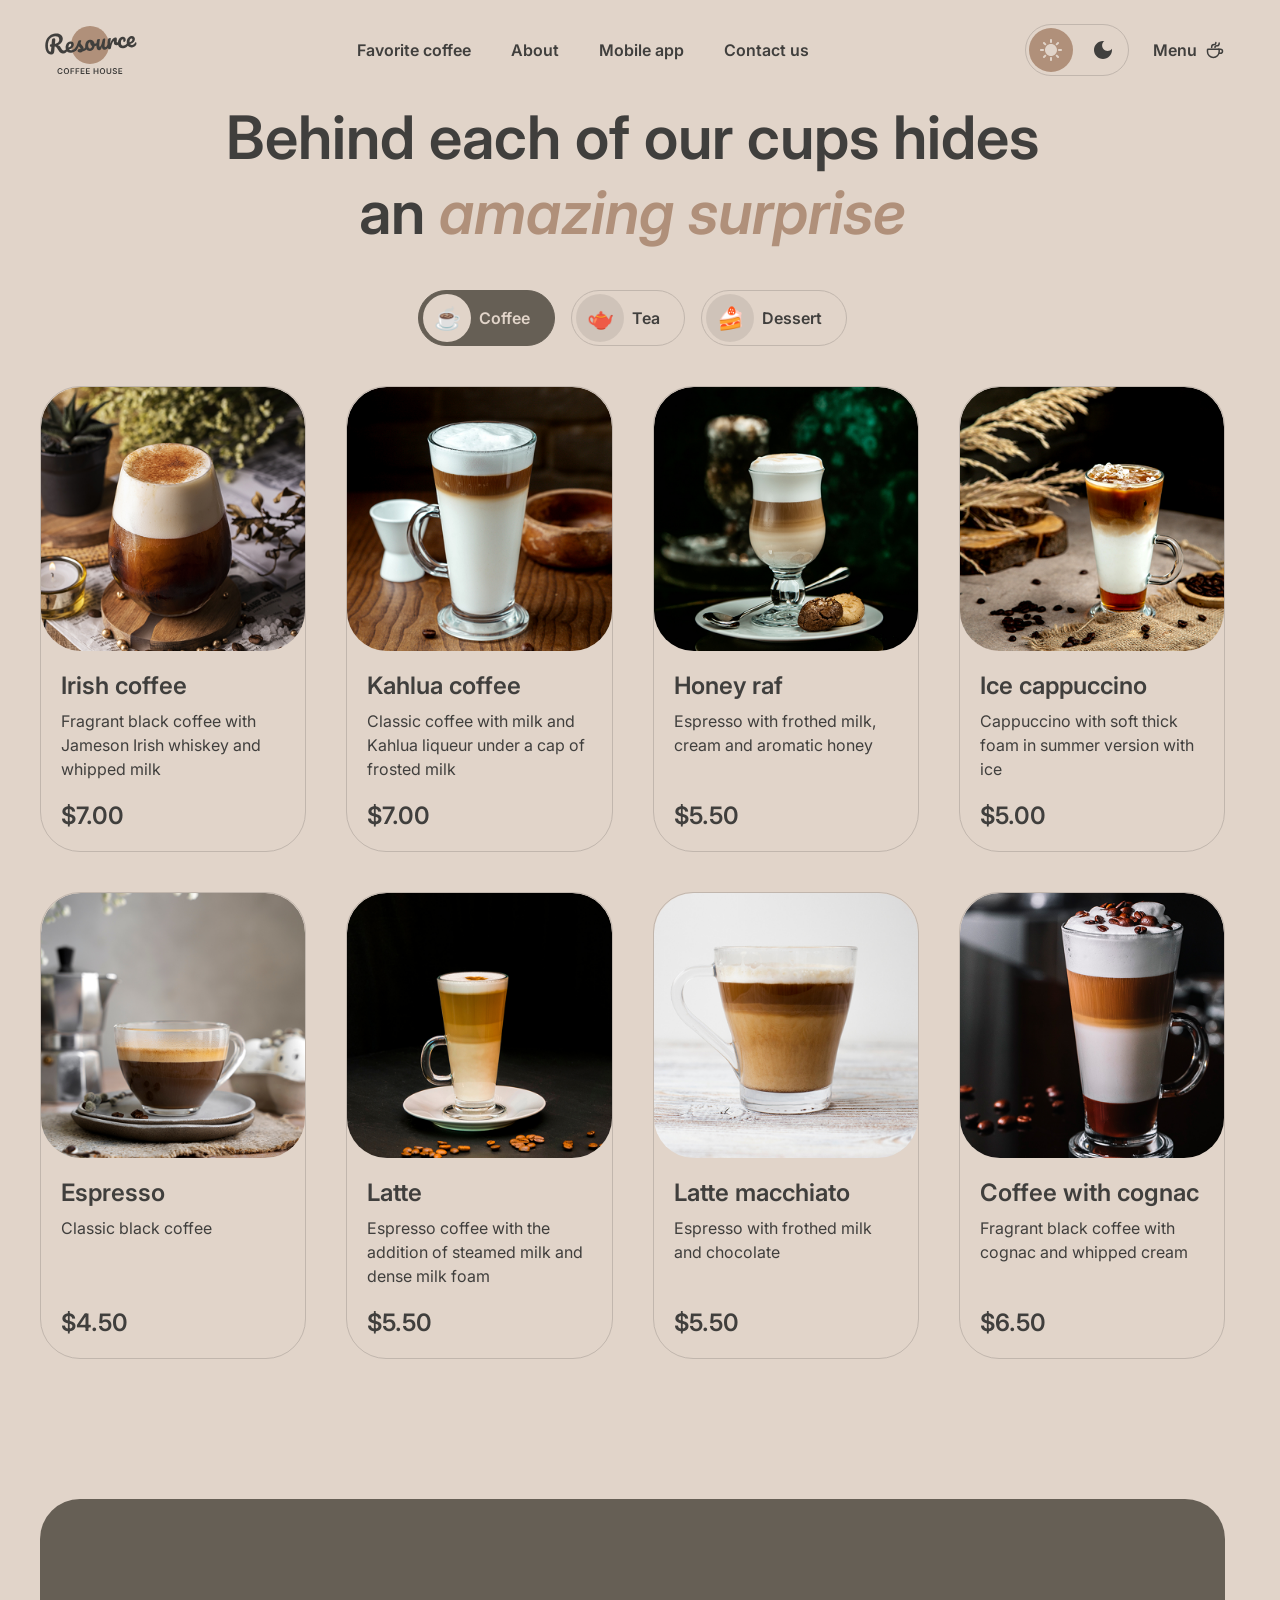
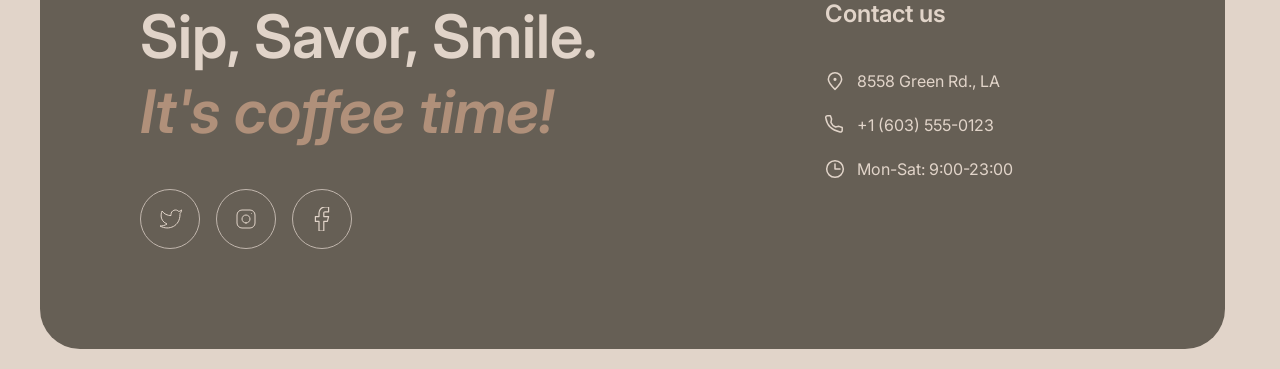
==== catalog.html @ 3f8fee05 "feat: add catalog.html" ====
<!DOCTYPE html>
<html lang="en">

<head>
  <meta charset="UTF-8">
  <meta name="viewport" content="width=device-width, initial-scale=1.0">
  <title>Coffee House Menu</title>
  <link rel="preconnect" href="https://fonts.googleapis.com">
  <link rel="preconnect" href="https://fonts.gstatic.com" crossorigin>
  <link href="https://fonts.googleapis.com/css2?family=Inter:ital,wght@0,400;0,600;1,400;1,600&display=swap"
    rel="stylesheet">
  <link rel="stylesheet" href="css/normalize.css">
  <link rel="stylesheet" href="css/style.css">
  <link rel="stylesheet" href="css/pages.css">
</head>

<body>
  <div id="sprite-placeholder"></div>

  <div id="header-placeholder"></div>

  <main>
    <section class="catalog" id="catalog">
      <div class="container">
        <h1 class="catalog__title">
          Behind each of our cups hides an <span class="catalog__title-accent">amazing surprise</span>
        </h1>

        <div class="catalog__tabs">
          <button class="catalog__tab catalog__tab--active" type="button">
            <span class="catalog__tab-icon">☕</span>
            <span>Coffee</span>
          </button>

          <button class="catalog__tab" type="button">
            <span class="catalog__tab-icon">🫖</span>
            <span>Tea</span>
          </button>

          <button class="catalog__tab" type="button">
            <span class="catalog__tab-icon">🍰</span>
            <span>Dessert</span>
          </button>
        </div>

        <div class="catalog__grid">
          <article class="catalog-card">
            <div class="catalog-card__media">
              <img class="catalog-card__img" src="assets/images/coffee-irish.webp" alt="Irish coffee">
            </div>

            <div class="catalog-card__body">
              <h2 class="catalog-card__title">Irish coffee</h2>
              <p class="catalog-card__desc">Fragrant black coffee with Jameson Irish whiskey and whipped milk</p>
              <p class="catalog-card__price">$7.00</p>
            </div>
          </article>

          <article class="catalog-card">
            <div class="catalog-card__media">
              <img class="catalog-card__img" src="assets/images/coffee-kahlua.webp" alt="Kahlua coffee">
            </div>

            <div class="catalog-card__body">
              <h2 class="catalog-card__title">Kahlua coffee</h2>
              <p class="catalog-card__desc">Classic coffee with milk and Kahlua liqueur under a cap of frosted milk</p>
              <p class="catalog-card__price">$7.00</p>
            </div>
          </article>

          <article class="catalog-card">
            <div class="catalog-card__media">
              <img class="catalog-card__img" src="assets/images/coffee-honey-raf.webp" alt="Honey raf">
            </div>

            <div class="catalog-card__body">
              <h2 class="catalog-card__title">Honey raf</h2>
              <p class="catalog-card__desc">Espresso with frothed milk, cream and aromatic honey</p>
              <p class="catalog-card__price">$5.50</p>
            </div>
          </article>

          <article class="catalog-card">
            <div class="catalog-card__media">
              <img class="catalog-card__img" src="assets/images/coffee-ice-cappuccino.webp" alt="Ice cappuccino">
            </div>

            <div class="catalog-card__body">
              <h2 class="catalog-card__title">Ice cappuccino</h2>
              <p class="catalog-card__desc">Cappuccino with soft thick foam in summer version with ice</p>
              <p class="catalog-card__price">$5.00</p>
            </div>
          </article>

          <article class="catalog-card">
            <div class="catalog-card__media">
              <img class="catalog-card__img" src="assets/images/coffee-espresso.webp" alt="Espresso">
            </div>

            <div class="catalog-card__body">
              <h2 class="catalog-card__title">Espresso</h2>
              <p class="catalog-card__desc">Classic black coffee</p>
              <p class="catalog-card__price">$4.50</p>
            </div>
          </article>

          <article class="catalog-card">
            <div class="catalog-card__media">
              <img class="catalog-card__img" src="assets/images/coffee-latte.webp" alt="Latte">
            </div>

            <div class="catalog-card__body">
              <h2 class="catalog-card__title">Latte</h2>
              <p class="catalog-card__desc">Espresso coffee with the addition of steamed milk and dense milk foam</p>
              <p class="catalog-card__price">$5.50</p>
            </div>
          </article>

          <article class="catalog-card">
            <div class="catalog-card__media">
              <img class="catalog-card__img" src="assets/images/coffee-latte-macchiato.webp" alt="Latte macchiato">
            </div>

            <div class="catalog-card__body">
              <h2 class="catalog-card__title">Latte macchiato</h2>
              <p class="catalog-card__desc">Espresso with frothed milk and chocolate</p>
              <p class="catalog-card__price">$5.50</p>
            </div>
          </article>

          <article class="catalog-card">
            <div class="catalog-card__media">
              <img class="catalog-card__img" src="assets/images/coffee-with-cognac.webp" alt="Coffee with cognac">
            </div>

            <div class="catalog-card__body">
              <h2 class="catalog-card__title">Coffee with cognac</h2>
              <p class="catalog-card__desc">Fragrant black coffee with cognac and whipped cream</p>
              <p class="catalog-card__price">$6.50</p>
            </div>
          </article>
        </div>

        <button class="catalog__load-more" type="button" aria-label="Show more">
          <svg width="24" height="24" aria-hidden="true">
            <use href="#load-more"></use>
          </svg>
        </button>
      </div>
    </section>
  </main>

  <div id="footer-placeholder"></div>

  <script src="js/main.js"></script>
</body>

</html>
---- css/style.css ----
:root {
  --font-family-base: 'Inter', sans-serif;

  --fs-heading-1: 72px;
  --lh-heading-1: 1.05;
  --fw-heading-1: 600;

  --fs-heading-2: 60px;
  --lh-heading-2: 1.25;
  --fw-heading-2: 600;

  --fs-heading-3: 24px;
  --lh-heading-3: 1.25;
  --fw-heading-3: 600;

  --fs-body: 16px;
  --lh-body: 1.5;
  --fw-body: 400;

  --fs-caption: 10px;
  --lh-caption: 1.4;
  --fw-caption: 600;

  --fs-action: 16px;
  --lh-action: 1.5;
  --fw-action: 600;

  --fs-burger-link: 32px;
  --lh-burger-link: 1.25;
  --fw-burger-link: 600;
}

:root {
  --color-text-primary: #403F3D;
  --color-text-inverse: #E1D4C9;
  --color-text-accent: #B0907A;

  --color-bg-page: #E1D4C9;
  --color-bg-container: #665F55;
  --color-bg-overlay: rgba(64, 63, 61, 0.8);

  --color-border-primary: #C1B6AD;
  --color-border-inverse: #665F55;
}

[data-theme="dark"] {
  --color-text-primary: #E1D4C9;
  --color-text-inverse: #E1D4C9;
  --color-text-accent: #B0907A;

  --color-bg-page: #292826;
  --color-bg-container: #403F3D;
  --color-bg-overlay: rgba(41, 40, 38, 0.8);

  --color-border-primary: #665F55;
  --color-border-inverse: #C1B6AD;
}

/* --- Base Styles ---*/
body {
  font-family: var(--font-family-base);
  font-size: var(--fs-body);
  line-height: var(--lh-body);
  font-weight: var(--fw-body);
  color: var(--color-text-primary);
  background-color: var(--color-bg-page);
  transition: background-color 0.2s ease, color 0.2s ease;
}

h1 {
  font-size: var(--fs-heading-1);
  line-height: var(--lh-heading-1);
  font-weight: var(--fw-heading-1);
}

h2 {
  font-size: var(--fs-heading-2);
  line-height: var(--lh-heading-2);
  font-weight: var(--fw-heading-2);
}

h3 {
  font-size: var(--fs-heading-3);
  line-height: var(--lh-heading-3);
  font-weight: var(--fw-heading-3);
}

.container {
  max-width: 1440px;
  margin: 0 auto;
  padding: 0 40px;
}

/* --- Header --- */
.site-header {
  padding: 20px 0;
}

.site-header__inner {
  display: flex;
  align-items: center;
  justify-content: space-between;
  gap: 32px;
}

.site-header__logo {
  display: inline-flex;
  align-items: center;
  flex-shrink: 0;
  color: var(--color-text-primary);
  text-decoration: none;
}

.logo-icon {
  display: block;
  width: 100px;
  height: 60px;
}

.logo-icon__circle {
  color: var(--color-text-accent);
}

.logo-icon__text {
  color: var(--color-text-primary);
}

.nav {
  display: flex;
}

.nav__list {
  display: flex;
  align-items: center;
  gap: 40px;
  margin: 0;
  padding: 0;
  list-style: none;
}

.nav__link {
  color: var(--color-text-primary);
  font-family: var(--font-family-base);
  font-size: var(--fs-action);
  font-weight: var(--fw-action);
  line-height: var(--lh-action);
  text-decoration: none;
  background-image: linear-gradient(currentColor, currentColor);
  background-repeat: no-repeat;
  background-position: 0 100%;
  background-size: 0% 1px;
  transition: background-size 0.3s ease, color 0.2s ease;
}

.nav__link:hover {
  background-size: 100% 1px;
}

.site-header__actions {
  display: flex;
  align-items: center;
  flex-shrink: 0;
  gap: 24px;
}

.theme-toggle {
  display: inline-flex;
  align-items: center;
  gap: 8px;
  width: 104px;
  height: 52px;
  padding: 3px;
  border: 1px solid var(--color-border-primary);
  border-radius: 100px;
  background-color: transparent;
  cursor: pointer;
  transition: border-color 0.25s ease;
}

.theme-toggle__icon {
  display: inline-flex;
  align-items: center;
  justify-content: center;
  width: 44px;
  height: 44px;
  border-radius: 50%;
  background-color: transparent;
  transition: background-color 0.5s ease, color 0.5s ease;
}

.theme-toggle__svg {
  display: block;
}

.theme-toggle__icon--sun {
  color: var(--color-text-inverse);
  background-color: var(--color-text-accent);
}

.theme-toggle__icon--moon {
  color: var(--color-text-primary);
  background-color: transparent;
}

.theme-toggle:hover .theme-toggle__icon--moon {
  color: var(--color-text-inverse);
  background-color: var(--color-bg-container);
}

[data-theme="dark"] .theme-toggle__icon--sun {
  background-color: transparent;
}

[data-theme="dark"] .theme-toggle:hover .theme-toggle__icon--sun {
  background-color: var(--color-bg-container);
}

[data-theme="dark"] .theme-toggle__icon--moon,
[data-theme="dark"] .theme-toggle:hover .theme-toggle__icon--moon {
  color: var(--color-text-inverse);
  background-color: var(--color-text-accent);
}

.menu-link {
  display: inline-flex;
  align-items: center;
  gap: 8px;
  color: var(--color-text-primary);
  font-family: var(--font-family-base);
  font-size: var(--fs-action);
  font-weight: var(--fw-action);
  line-height: var(--lh-action);
  text-decoration: none;
  background-image: linear-gradient(currentColor, currentColor);
  background-repeat: no-repeat;
  background-position: 0 100%;
  background-size: 0% 1px;
  transition: background-size 0.3s ease, color 0.2s ease;
}

.menu-link:hover {
  background-size: 100% 1px;
}

.menu-link__icon {
  display: block;
  flex-shrink: 0;
  color: var(--color-text-primary);
}

.burger {
  display: none;
  flex-direction: column;
  align-items: center;
  justify-content: center;
  gap: 6px;
  width: 44px;
  height: 44px;
  padding: 0;
  border: 1px solid var(--color-text-primary);
  border-radius: 50%;
  background-color: transparent;
  cursor: pointer;
  transition: border-color 0.25s ease;
}

.burger span {
  display: block;
  width: 20px;
  height: 1.5px;
  background-color: var(--color-text-primary);
  transition: background-color 0.25s ease;
}

.burger:hover {
  border-color: var(--color-text-accent);
}

.burger:hover span {
  background-color: var(--color-text-accent);
}

/* --- Footer --- */
.site-footer {
  padding-bottom: 20px;
}

.site-footer__inner {
  display: flex;
  justify-content: space-between;
  gap: 100px;
  padding: 100px;
  border-radius: 40px;
  background-color: var(--color-bg-container);
}

.site-footer__main {
  display: flex;
  flex-direction: column;
  justify-content: space-between;
  gap: 40px;
  max-width: 530px;
}

.site-footer__title {
  margin: 0;
  color: var(--color-text-inverse);
  font-family: var(--font-family-base);
  font-size: var(--fs-heading-2);
  font-weight: var(--fw-heading-2);
  line-height: var(--lh-heading-2);
}

.site-footer__title-accent {
  color: var(--color-text-accent);
  font-style: italic;
}

.socials {
  display: flex;
  gap: 16px;
  margin: 0;
  padding: 0;
  list-style: none;
}

.socials__link {
  display: inline-flex;
  align-items: center;
  justify-content: center;
  width: 60px;
  height: 60px;
  border: 1px solid var(--color-border-primary);
  border-radius: 50%;
  color: var(--color-text-inverse);
  transition: border-color 0.25s ease, color 0.25s ease, background-color 0.25s ease;
}

.socials__link:hover {
  color: var(--color-text-primary);
  background-color: var(--color-border-primary);
}

[data-theme="dark"] .socials__link:hover {
  border-color: var(--color-bg-page);
  background-color: var(--color-bg-page);
}

.socials__link svg {
  display: block;
}

.site-footer__contacts {
  display: flex;
  flex-direction: column;
  gap: 40px;
  min-width: 300px;
}

.site-footer__subtitle {
  margin: 0;
  color: var(--color-text-inverse);
  font-family: var(--font-family-base);
  font-size: var(--fs-heading-3);
  font-weight: var(--fw-heading-3);
  line-height: var(--lh-heading-3);
}

.contacts {
  display: flex;
  flex-direction: column;
  gap: 20px;
  margin: 0;
  padding: 0;
  list-style: none;
}

.contacts__item {
  display: flex;
  align-items: center;
  gap: 12px;
  color: var(--color-text-inverse);
  font-family: var(--font-family-base);
  font-size: var(--fs-body);
  font-weight: var(--fw-body);
  line-height: var(--lh-body);
}

.contacts__item a {
  display: inline;
  color: inherit;
  text-decoration: none;
  background-image: linear-gradient(currentColor, currentColor);
  background-repeat: no-repeat;
  background-position: 0 100%;
  background-size: 0% 1px;
  transition: background-size 0.3s ease;
}

.contacts__item a:hover {
  background-size: 100% 1px;
}

.contacts__icon {
  display: block;
  flex-shrink: 0;
  color: var(--color-text-inverse);
}

@media (max-width: 1023px) {
  .nav {
    display: none;
  }

  .menu-link {
    display: none;
  }

  .burger {
    display: flex;
  }

  .site-header__actions {
    gap: 16px;
  }

  .site-footer__inner {
    flex-direction: column;
    gap: 100px;

    padding: 100px 60px;
  }

  .site-footer__main {
    max-width: none;
  }
}

@media (max-width: 767px) {
  :root {
    --fs-heading-1: 52px;
    --lh-heading-1: 1.1;

    --fs-heading-2: 44px;
    --lh-heading-2: 1.25;
  }
  .container {
    padding: 0 16px;
  }

  .site-footer__inner {
    gap: 40px;

    padding: 60px 16px;
  }
}

@media (max-width: 380px) {
  :root {
    --fs-heading-1: 42px;
    --lh-heading-1: 1.15;

    --fs-heading-2: 32px;
    --lh-heading-2: 1.25;
  }
}
---- css/pages.css ----
/* --- Hero section --- */
.hero {
  padding-bottom: 100px;
}

.hero__inner {
  display: flex;
  flex-direction: column;
  justify-content: center;
  min-height: 640px;
  padding: 100px;
  border-radius: 40px;
  background-color: var(--color-bg-container);
  background-image: url('../assets/images/img-hero.webp');
  background-position: center;
  background-repeat: no-repeat;
  background-size: cover;
}

.hero__content {
  max-width: 530px;
}

.hero__title {
  margin: 0 0 40px;
  color: var(--color-text-inverse);
  font-family: var(--font-family-base);
  font-size: var(--fs-heading-1);
  font-weight: var(--fw-heading-1);
  line-height: var(--lh-heading-1);
}

.hero__title-accent {
  color: var(--color-text-accent);
  font-style: italic;
}

.hero__text {
  margin: 0 0 40px;
  color: var(--color-text-inverse);
  font-family: var(--font-family-base);
  font-size: var(--fs-body);
  font-weight: var(--fw-body);
  line-height: var(--lh-body);
}

.hero__btn {
  display: inline-flex;
  align-items: center;
  justify-content: center;
  gap: 0;
  min-width: 200px;
  height: 64px;
  padding: 0 32px;
  border: none;
  border-radius: 100px;
  color: var(--color-text-primary);
  background-color: var(--color-bg-page);
  font-family: var(--font-family-base);
  font-size: var(--fs-action);
  font-weight: var(--fw-action);
  line-height: var(--lh-action);
  white-space: nowrap;
  text-decoration: none;
  cursor: pointer;
}

.hero__btn-icon {
  flex-shrink: 0;
  max-width: 0;
  overflow: hidden;
  opacity: 0;
  color: currentColor;
  transition: max-width 0.3s ease, margin-left 0.3s ease, opacity 0.3s ease;
}

.hero__btn:hover .hero__btn-icon {
  max-width: 20px;
  margin-left: 8px;
  opacity: 1;
}

@media (max-width: 1023px) {
  .hero__inner {
    padding: 100px 60px;
  }
}

@media (max-width: 767px) {
  .hero {
    padding-bottom: 60px;
  }

  .hero__inner {
    min-height: auto;
    padding: 60px 40px;
  }

  .hero__content {
    max-width: none;
  }
}

@media (max-width: 380px) {
  .hero__inner {
    padding-inline: 16px;
  }
}

/* --- Favorite section --- */
.favorite {
  padding-bottom: 100px;
}

.favorite__title {
  margin: 0 0 40px;
  color: var(--color-text-primary);
  text-align: center;
}

.favorite__title-accent {
  color: var(--color-text-accent);
  font-style: italic;
}

.favorite__slider {
  display: flex;
  align-items: center;
  justify-content: space-between;
  gap: 40px;
  margin-bottom: 40px;
}

.favorite__arrow {
  display: inline-flex;
  align-items: center;
  justify-content: center;
  flex-shrink: 0;
  width: 60px;
  height: 60px;
  padding: 0;
  border: 1px solid var(--color-border-primary);
  border-radius: 50%;
  color: var(--color-text-primary);
  background-color: transparent;
  cursor: pointer;
  transition: border-color 0.25s ease, color 0.25s ease, background-color 0.25s ease;
}

.favorite__arrow--prev svg {
  transform: scaleX(-1);
}

.favorite__arrow:hover {
  border-color: var(--color-bg-container);
  color: var(--color-text-inverse);
  background-color: var(--color-bg-container);
}

.favorite__slide {
  display: flex;
  flex-direction: column;
  align-items: center;
  flex: 1;
  text-align: center;
}

.favorite__image {
  display: block;
  width: 250px;
  height: auto;
  margin-bottom: 40px;
}

.favorite__name {
  margin: 0 0 16px;
  color: var(--color-text-primary);
}

.favorite__desc {
  max-width: 480px;
  margin: 0 0 20px;
  color: var(--color-text-primary);
}

.favorite__price {
  margin: 0;
  color: var(--color-text-primary);
  font-size: var(--fs-heading-3);
  font-weight: var(--fw-heading-3);
  line-height: var(--lh-heading-3);
}

.favorite__dots {
  display: flex;
  justify-content: center;
  gap: 12px;
  margin: 0;
  padding: 0;
  list-style: none;
}

.favorite__dot {
  width: 50px;
  height: 3px;
  border-radius: 100px;
  background-color: var(--color-border-primary);
}

.favorite__dot--active {
  background-color: var(--color-text-primary);
}

@media (max-width: 1023px) {
  .favorite {
    padding-bottom: 100px;
  }

  .favorite__slider {
    gap: 24px;
  }

  .favorite__arrow {
    width: 60px;
    height: 60px;
  }

  .favorite__image {
    width: 220px;
    margin-bottom: 32px;
  }
}

@media (max-width: 767px) {
  .favorite {
    padding-bottom: 60px;
  }

  .favorite__title {
    margin-bottom: 32px;
  }

  .favorite__slider {
    gap: 16px;
    margin-bottom: 32px;
  }

  .favorite__arrow {
    width: 48px;
    height: 48px;
  }

  .favorite__arrow svg {
    width: 18px;
    height: 18px;
  }

  .favorite__image {
    width: 200px;
    margin-bottom: 24px;
  }
}

@media (max-width: 380px) {
  .favorite__arrow {
    display: none;
  }

  .favorite__desc {
    max-width: none;
  }
}

/* --- About section --- */
.about {
  padding-bottom: 100px;
}

.about__title {
  margin: 0 auto 60px;
}

.about__title-accent {
  color: var(--color-text-accent);
  font-style: italic;
}

.about__gallery {
  display: flex;
  align-items: flex-start;
  gap: 40px;
}

.about__column {
  display: flex;
  flex-direction: column;
  gap: 40px;
  flex: 1 1 0;
  min-width: 0;
}

.about__item {
  overflow: hidden;
  border-radius: 20px;
}

.about__item--1 {
  aspect-ratio: 21 / 20;
}

.about__item--2 {
  aspect-ratio: 31 / 20;
}

.about__item--3 {
  aspect-ratio: 3 / 2;
}

.about__item--4 {
  aspect-ratio: 41 / 40;
}

.about__img {
  display: block;
  width: 100%;
  height: 100%;
  object-fit: cover;
  transform: scale(1.15);
  transition: transform 0.4s ease;
}

.about__item:hover .about__img {
  transform: scale(1.05);
}

@media (max-width: 1023px) {
  .about {
    padding-bottom: 100px;
  }

  .about__title {
    margin-bottom: 40px;
  }

  .about__gallery {
    flex-direction: column;
    gap: 20px;
  }

  .about__column {
    gap: 20px;
    margin: 0 auto;
  }

  .about__item--2,
  .about__item--3 {
    display: none;
  }

  .about__item--1,
  .about__item--4 {
    aspect-ratio: 5 / 6;
  }
}

@media (max-width: 767px) {
  .about {
    padding-bottom: 60px;
  }

  .about__title {
    margin-bottom: 32px;
  }

  .about__gallery {
    gap: 16px;
  }

  .about__column {
    gap: 16px;
  }
}

/* --- App section --- */
.app {
  padding-bottom: 100px;
}

.app__inner {
  display: flex;
  align-items: center;
  justify-content: space-between;
  gap: 60px;
}

.app__content {
  flex: 0 1 630px;
}

.app__title {
  margin: 0 0 40px;

  color: var(--color-text-primary);
}

.app__title-accent {
  color: var(--color-text-accent);
  font-style: italic;
}

.app__text {
  max-width: 480px;
  margin: 0 0 40px;
  color: var(--color-text-primary);
}

.app__buttons {
  display: flex;
  gap: 20px;
}

.app-btn {
  display: inline-flex;
  align-items: center;
  gap: 12px;
  min-width: 200px;
  height: 64px;
  padding: 0 24px;
  border: 1px solid var(--color-text-primary);
  border-radius: 100px;
  color: var(--color-text-primary);
  background-color: transparent;
  font-family: var(--font-family-base);
  text-decoration: none;
  transition: background-color 0.25s ease, color 0.25s ease, border-color 0.25s ease;
}

.app-btn:hover {
  border-color: var(--color-bg-container);
  color: var(--color-text-inverse);
  background-color: var(--color-bg-container);
}

.app-btn__icon {
  display: block;
  flex-shrink: 0;
  color: currentColor;
}

.app-btn__text {
  display: flex;
  flex-direction: column;
  align-items: flex-start;
}

.app-btn__label {
  font-size: var(--fs-caption);
  font-weight: var(--fw-body);
  line-height: var(--lh-caption);
}

.app-btn__name {
  font-size: var(--fs-action);
  font-weight: var(--fw-action);
  line-height: var(--lh-action);
}

.app__visual {
  flex: 0 1 630px;
}

.app__image {
  display: block;
  width: 100%;
  height: auto;
}

@media (max-width: 1023px) {
  .app {
    padding-bottom: 100px;
  }

  .app__inner {
    flex-direction: column;
    align-items: stretch;
    gap: 40px;
  }

  .app__content {
    flex: 1 1 auto;
  }

  .app__title {
    margin-bottom: 24px;
  }

  .app__text {
    max-width: none;
    margin-bottom: 32px;
  }

  .app__visual {
    flex: 1 1 auto;
  }
}

@media (max-width: 767px) {
  .app {
    padding-bottom: 60px;
  }

  .app__buttons {
    flex-direction: column;
    align-items: flex-start;
    gap: 16px;
  }
}

/* --- Catalog --- */
.catalog {
  padding-bottom: 100px;
}

.catalog__title {
  max-width: 830px;
  margin: 0 auto 40px;
  color: var(--color-text-primary);
  font-family: var(--font-family-base);
  font-size: var(--fs-heading-2);
  font-weight: var(--fw-heading-2);
  line-height: var(--lh-heading-2);
  text-align: center;
}

.catalog__title-accent {
  color: var(--color-text-accent);
  font-style: italic;
}

.catalog__tabs {
  display: flex;
  justify-content: center;
  gap: 16px;
  margin-bottom: 40px;
}

.catalog__tab {
  display: inline-flex;
  align-items: center;
  gap: 8px;
  height: 56px;
  padding: 4px 24px 4px 4px;
  border: 1px solid var(--color-border-primary);
  border-radius: 100px;
  color: var(--color-text-primary);
  background-color: transparent;
  font-family: var(--font-family-base);
  font-size: var(--fs-action);
  font-weight: var(--fw-action);
  line-height: var(--lh-action);
  cursor: pointer;
  transition: background-color 0.25s ease, color 0.25s ease, border-color 0.25s ease;
}

.catalog__tab:hover,
.catalog__tab--active {
  border-color: var(--color-bg-container);
  color: var(--color-text-inverse);
  background-color: var(--color-bg-container);
}

.catalog__tab-icon {
  display: inline-flex;
  align-items: center;
  justify-content: center;
  width: 48px;
  height: 48px;
  border-radius: 50%;
  background-color: rgba(0, 0, 0, 0.08);
  font-size: 22px;
  line-height: 1;
  transition: background-color 0.25s ease;
}

.catalog__tab:hover .catalog__tab-icon,
.catalog__tab--active .catalog__tab-icon {
  background-color: var(--color-bg-page);
}

.catalog__grid {
  display: grid;
  grid-template-columns: repeat(4, 1fr);
  gap: 40px;
  margin-bottom: 40px;
}

.catalog-card {
  display: flex;
  flex-direction: column;
  overflow: hidden;
  border: 1px solid var(--color-border-primary);
  border-radius: 40px;
  background-color: transparent;
  transition: border-color 0.25s ease;
}

.catalog-card:hover {
  border-color: var(--color-text-accent);
}

.catalog-card__media {
  overflow: hidden;
  border-radius: 40px;
}

.catalog-card__img {
  display: block;
  width: 100%;
  aspect-ratio: 1 / 1;
  object-fit: cover;
  transition: transform 0.4s ease;
}

.catalog-card:hover .catalog-card__img {
  transform: scale(1.15);
}

.catalog-card__body {
  display: flex;
  flex-direction: column;
  flex: 1;
  padding: 20px;
}

.catalog-card__title {
  margin: 0 0 8px;
  color: var(--color-text-primary);
  font-family: var(--font-family-base);
  font-size: var(--fs-heading-3);
  font-weight: var(--fw-heading-3);
  line-height: var(--lh-heading-3);
}

.catalog-card__desc {
  margin: 0 0 20px;
  color: var(--color-text-primary);
  font-size: var(--fs-body);
  font-weight: var(--fw-body);
  line-height: var(--lh-body);
}

.catalog-card__price {
  margin: auto 0 0;
  color: var(--color-text-primary);
  font-size: var(--fs-heading-3);
  font-weight: var(--fw-heading-3);
  line-height: var(--lh-heading-3);
}

.catalog__load-more {
  display: none;
  align-items: center;
  justify-content: center;
  width: 60px;
  height: 60px;
  margin: 0 auto;
  padding: 0;
  border: 1px solid var(--color-text-primary);
  border-radius: 50%;
  color: var(--color-text-primary);
  background-color: transparent;
  cursor: pointer;
  transition: background-color 0.25s ease, color 0.25s ease, border-color 0.25s ease;
}

.catalog__load-more svg {
  display: block;
}

.catalog__load-more:hover {
  border-color: var(--color-bg-container);
  color: var(--color-text-inverse);
  background-color: var(--color-bg-container);
}

@media (max-width: 1023px) {
  .catalog {
    padding-bottom: 100px;
  }

  .catalog__title {
    max-width: none;
    margin-bottom: 40px;
  }

  .catalog__grid {
    grid-template-columns: repeat(2, 1fr);
    gap: 40px;
    margin-bottom: 40px;
  }

  .catalog-card:nth-child(n + 5) {
    display: none;
  }

  .catalog__load-more {
    display: flex;
  }
}

@media (max-width: 767px) {
  .catalog {
    padding-bottom: 60px;
  }

  .catalog__title {
    margin-bottom: 32px;
  }

  .catalog__tabs {
    gap: 12px;
    margin-bottom: 32px;
  }

   .catalog__tab {
    height: 48px;
    padding: 4px 16px 4px 4px;
    gap: 6px;
  }

  .catalog__tab-icon {
    width: 40px;
    height: 40px;
    font-size: 18px;
  }

  .catalog__grid {
    grid-template-columns: 1fr;
    gap: 24px;
    margin-bottom: 32px;
  }
}
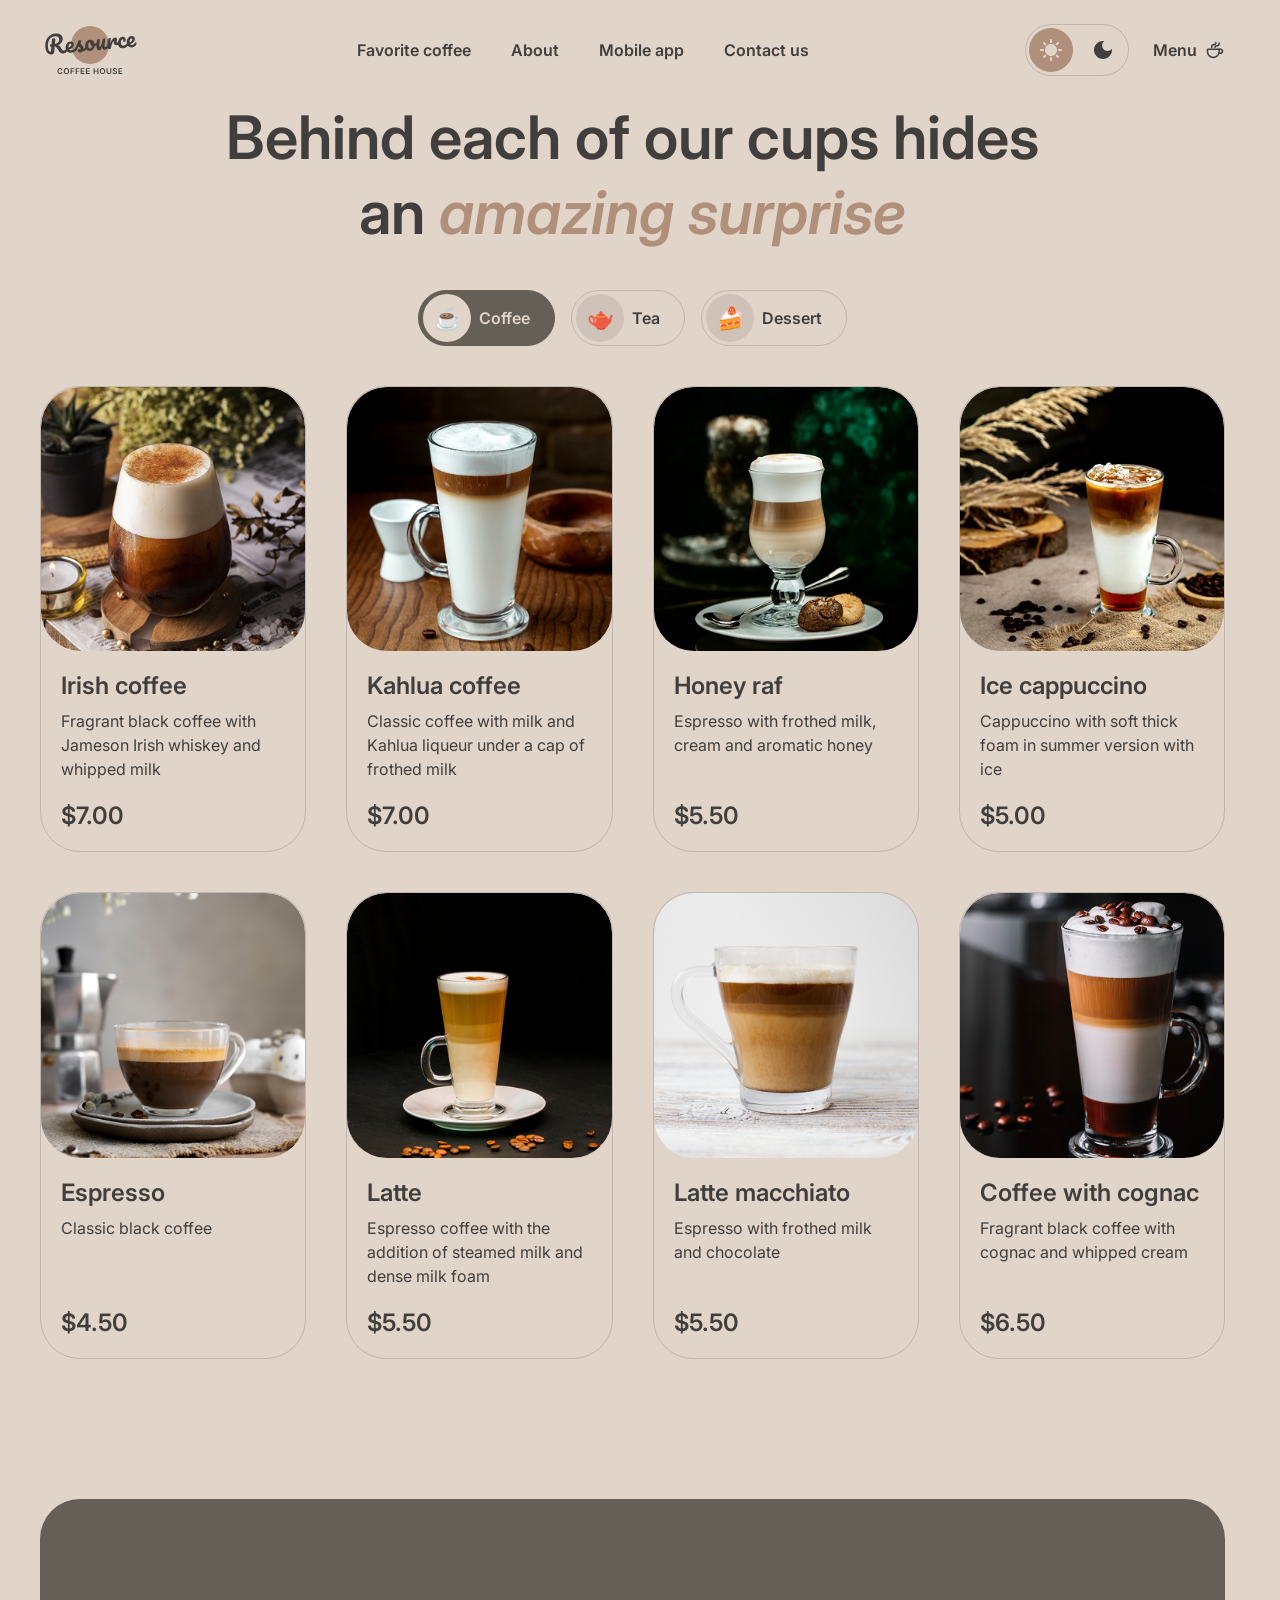
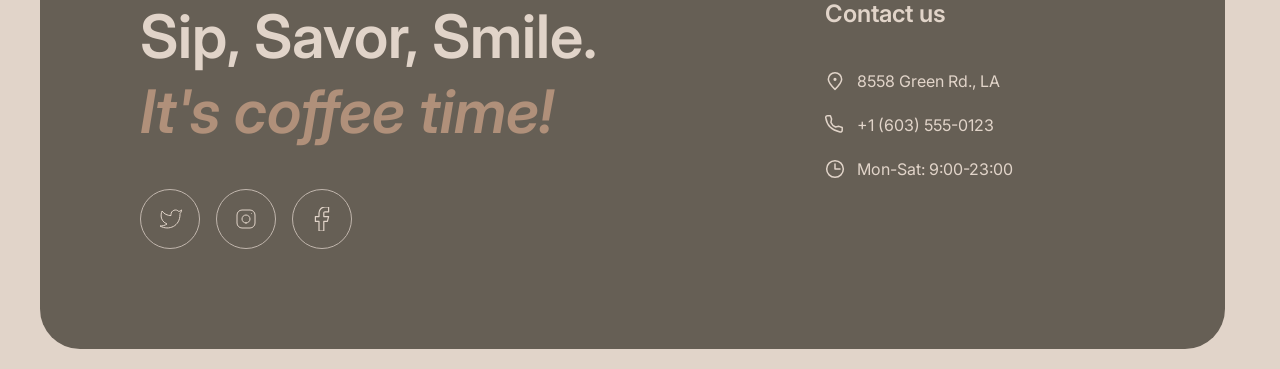
==== commit 2760c279: "feat: add catalog-cards rendering from json" ====
--- a/catalog.html
+++ b/catalog.html
@@ -12,6 +12,7 @@
   <link rel="stylesheet" href="css/normalize.css">
   <link rel="stylesheet" href="css/style.css">
   <link rel="stylesheet" href="css/pages.css">
+  <link rel="icon" href="assets/icons/favicon.ico" sizes="any">
 </head>
 
 <body>
@@ -27,119 +28,23 @@
         </h1>
 
         <div class="catalog__tabs">
-          <button class="catalog__tab catalog__tab--active" type="button">
+          <button class="catalog__tab catalog__tab--active" type="button" data-category="coffee">
             <span class="catalog__tab-icon">☕</span>
             <span>Coffee</span>
           </button>
 
-          <button class="catalog__tab" type="button">
+          <button class="catalog__tab" type="button" data-category="tea">
             <span class="catalog__tab-icon">🫖</span>
             <span>Tea</span>
           </button>
 
-          <button class="catalog__tab" type="button">
+          <button class="catalog__tab" type="button" data-category="dessert">
             <span class="catalog__tab-icon">🍰</span>
             <span>Dessert</span>
           </button>
         </div>
 
-        <div class="catalog__grid">
-          <article class="catalog-card">
-            <div class="catalog-card__media">
-              <img class="catalog-card__img" src="assets/images/coffee-irish.webp" alt="Irish coffee">
-            </div>
-
-            <div class="catalog-card__body">
-              <h2 class="catalog-card__title">Irish coffee</h2>
-              <p class="catalog-card__desc">Fragrant black coffee with Jameson Irish whiskey and whipped milk</p>
-              <p class="catalog-card__price">$7.00</p>
-            </div>
-          </article>
-
-          <article class="catalog-card">
-            <div class="catalog-card__media">
-              <img class="catalog-card__img" src="assets/images/coffee-kahlua.webp" alt="Kahlua coffee">
-            </div>
-
-            <div class="catalog-card__body">
-              <h2 class="catalog-card__title">Kahlua coffee</h2>
-              <p class="catalog-card__desc">Classic coffee with milk and Kahlua liqueur under a cap of frosted milk</p>
-              <p class="catalog-card__price">$7.00</p>
-            </div>
-          </article>
-
-          <article class="catalog-card">
-            <div class="catalog-card__media">
-              <img class="catalog-card__img" src="assets/images/coffee-honey-raf.webp" alt="Honey raf">
-            </div>
-
-            <div class="catalog-card__body">
-              <h2 class="catalog-card__title">Honey raf</h2>
-              <p class="catalog-card__desc">Espresso with frothed milk, cream and aromatic honey</p>
-              <p class="catalog-card__price">$5.50</p>
-            </div>
-          </article>
-
-          <article class="catalog-card">
-            <div class="catalog-card__media">
-              <img class="catalog-card__img" src="assets/images/coffee-ice-cappuccino.webp" alt="Ice cappuccino">
-            </div>
-
-            <div class="catalog-card__body">
-              <h2 class="catalog-card__title">Ice cappuccino</h2>
-              <p class="catalog-card__desc">Cappuccino with soft thick foam in summer version with ice</p>
-              <p class="catalog-card__price">$5.00</p>
-            </div>
-          </article>
-
-          <article class="catalog-card">
-            <div class="catalog-card__media">
-              <img class="catalog-card__img" src="assets/images/coffee-espresso.webp" alt="Espresso">
-            </div>
-
-            <div class="catalog-card__body">
-              <h2 class="catalog-card__title">Espresso</h2>
-              <p class="catalog-card__desc">Classic black coffee</p>
-              <p class="catalog-card__price">$4.50</p>
-            </div>
-          </article>
-
-          <article class="catalog-card">
-            <div class="catalog-card__media">
-              <img class="catalog-card__img" src="assets/images/coffee-latte.webp" alt="Latte">
-            </div>
-
-            <div class="catalog-card__body">
-              <h2 class="catalog-card__title">Latte</h2>
-              <p class="catalog-card__desc">Espresso coffee with the addition of steamed milk and dense milk foam</p>
-              <p class="catalog-card__price">$5.50</p>
-            </div>
-          </article>
-
-          <article class="catalog-card">
-            <div class="catalog-card__media">
-              <img class="catalog-card__img" src="assets/images/coffee-latte-macchiato.webp" alt="Latte macchiato">
-            </div>
-
-            <div class="catalog-card__body">
-              <h2 class="catalog-card__title">Latte macchiato</h2>
-              <p class="catalog-card__desc">Espresso with frothed milk and chocolate</p>
-              <p class="catalog-card__price">$5.50</p>
-            </div>
-          </article>
-
-          <article class="catalog-card">
-            <div class="catalog-card__media">
-              <img class="catalog-card__img" src="assets/images/coffee-with-cognac.webp" alt="Coffee with cognac">
-            </div>
-
-            <div class="catalog-card__body">
-              <h2 class="catalog-card__title">Coffee with cognac</h2>
-              <p class="catalog-card__desc">Fragrant black coffee with cognac and whipped cream</p>
-              <p class="catalog-card__price">$6.50</p>
-            </div>
-          </article>
-        </div>
+        <div class="catalog__grid"></div>
 
         <button class="catalog__load-more" type="button" aria-label="Show more">
           <svg width="24" height="24" aria-hidden="true">
@@ -153,6 +58,7 @@
   <div id="footer-placeholder"></div>
 
   <script src="js/main.js"></script>
+  <script src="js/catalog.js"></script>
 </body>
 
 </html>
--- a/css/style.css
+++ b/css/style.css
@@ -1,4 +1,5 @@
 :root {
+  /* --- Fonts --- */
   --font-family-base: 'Inter', sans-serif;
 
   --fs-heading-1: 72px;
@@ -28,9 +29,8 @@
   --fs-burger-link: 32px;
   --lh-burger-link: 1.25;
   --fw-burger-link: 600;
-}
-
-:root {
+
+  /* --- Colors --- */
   --color-text-primary: #403F3D;
   --color-text-inverse: #E1D4C9;
   --color-text-accent: #B0907A;
@@ -56,7 +56,31 @@
   --color-border-inverse: #C1B6AD;
 }
 
+@media (max-width: 768px) {
+  :root {
+    --fs-heading-1: 52px;
+    --lh-heading-1: 1.1;
+
+    --fs-heading-2: 44px;
+    --lh-heading-2: 1.25;
+  }
+}
+
+@media (max-width: 380px) {
+  :root {
+    --fs-heading-1: 42px;
+    --lh-heading-1: 1.15;
+
+    --fs-heading-2: 32px;
+    --lh-heading-2: 1.25;
+  }
+}
+
 /* --- Base Styles ---*/
+html {
+  scroll-behavior: smooth;
+}
+
 body {
   font-family: var(--font-family-base);
   font-size: var(--fs-body);
@@ -91,9 +115,18 @@
   padding: 0 40px;
 }
 
+@media (max-width: 768px) {
+  .container {
+    padding: 0 16px;
+  }
+}
+
 /* --- Header --- */
 .site-header {
+  position: relative;
+  z-index: 100;
   padding: 20px 0;
+  background-color: var(--color-bg-page);
 }
 
 .site-header__inner {
@@ -264,12 +297,16 @@
   transition: border-color 0.25s ease;
 }
 
+.burger:focus {
+  outline: none;
+}
+
 .burger span {
   display: block;
   width: 20px;
   height: 1.5px;
   background-color: var(--color-text-primary);
-  transition: background-color 0.25s ease;
+  transition: transform 0.3s ease, background-color 0.25s ease;
 }
 
 .burger:hover {
@@ -278,6 +315,127 @@
 
 .burger:hover span {
   background-color: var(--color-text-accent);
+}
+
+.burger.is-active span:nth-child(1) {
+  transform: translateY(3.75px) rotate(45deg);
+}
+
+.burger.is-active span:nth-child(2) {
+  transform: translateY(-3.75px) rotate(-45deg);
+}
+
+@media (min-width: 769px) and (max-width: 1023px) {
+  .nav__list {
+    gap: 20px;
+  }
+
+  .nav__link {
+    font-size: 14px;
+  }
+
+  .site-header__actions {
+    gap: 12px;
+  }
+
+  .theme-toggle {
+    width: 88px;
+    height: 44px;
+    padding: 3px;
+  }
+
+  .theme-toggle__icon {
+    width: 36px;
+    height: 36px;
+  }
+
+  .menu-link {
+    font-size: 14px;
+  }
+}
+
+@media (max-width: 768px) {
+  .nav {
+    display: none;
+  }
+
+  .menu-link {
+    display: none;
+  }
+
+  .burger {
+    display: flex;
+  }
+
+  .site-header__actions {
+    gap: 16px;
+  }
+}
+
+/* --- Mobile Menu --- */
+.mob-nav {
+  display: none;
+}
+
+body.menu-open {
+  overflow: hidden;
+}
+
+@media (max-width: 768px) {
+  .mob-nav {
+    position: fixed;
+    inset: 0;
+    z-index: 90;
+    display: flex;
+    align-items: center;
+    justify-content: center;
+    padding-top: 100px;
+    background-color: var(--color-bg-page);
+    visibility: hidden;
+    opacity: 0;
+    transition: opacity 0.3s ease, visibility 0s linear 0.3s;
+  }
+
+  .mob-nav.is-open {
+    visibility: visible;
+    opacity: 1;
+    transition: opacity 0.3s ease, visibility 0s;
+  }
+
+  .mob-nav__list {
+    display: flex;
+    flex-direction: column;
+    align-items: center;
+    gap: 32px;
+    margin: 0;
+    padding: 0;
+    list-style: none;
+  }
+
+  .mob-nav__list > li:last-child {
+    margin-top: 40px;
+  }
+
+  .mob-nav__link {
+    display: inline-flex;
+    align-items: center;
+    gap: 8px;
+    color: var(--color-text-primary);
+    font-family: var(--font-family-base);
+    font-size: var(--fs-burger-link);
+    font-weight: var(--fw-burger-link);
+    line-height: var(--lh-burger-link);
+    text-decoration: none;
+    background-image: linear-gradient(currentColor, currentColor);
+    background-repeat: no-repeat;
+    background-position: 0 100%;
+    background-size: 0% 1px;
+    transition: background-size 0.3s ease, color 0.2s ease;
+  }
+
+  .mob-nav__link:hover {
+    background-size: 100% 1px;
+  }
 }
 
 /* --- Footer --- */
@@ -408,26 +566,9 @@
 }
 
 @media (max-width: 1023px) {
-  .nav {
-    display: none;
-  }
-
-  .menu-link {
-    display: none;
-  }
-
-  .burger {
-    display: flex;
-  }
-
-  .site-header__actions {
-    gap: 16px;
-  }
-
   .site-footer__inner {
     flex-direction: column;
     gap: 100px;
-
     padding: 100px 60px;
   }
 
@@ -436,31 +577,9 @@
   }
 }
 
-@media (max-width: 767px) {
-  :root {
-    --fs-heading-1: 52px;
-    --lh-heading-1: 1.1;
-
-    --fs-heading-2: 44px;
-    --lh-heading-2: 1.25;
-  }
-  .container {
-    padding: 0 16px;
-  }
-
+@media (max-width: 768px) {
   .site-footer__inner {
     gap: 40px;
-
     padding: 60px 16px;
   }
-}
-
-@media (max-width: 380px) {
-  :root {
-    --fs-heading-1: 42px;
-    --lh-heading-1: 1.15;
-
-    --fs-heading-2: 32px;
-    --lh-heading-2: 1.25;
-  }
 }
--- a/css/pages.css
+++ b/css/pages.css
@@ -124,11 +124,32 @@
 }
 
 .favorite__slider {
-  display: flex;
+  position: relative;
+  display: flex;
+  flex-direction: column;
   align-items: center;
   justify-content: space-between;
   gap: 40px;
   margin-bottom: 40px;
+  overflow: hidden;
+}
+
+.favorite__slider-wrapper {
+  display: flex;
+  width: 100%;
+}
+
+.favorite__buttons {
+  position: absolute;
+  top: 40%;
+  left: 0;
+  right: 0;
+  z-index: 1;
+  display: flex;
+  align-items: center;
+  justify-content: space-between;
+  pointer-events: none;
+  transform: translateY(-50%);
 }
 
 .favorite__arrow {
@@ -144,6 +165,7 @@
   color: var(--color-text-primary);
   background-color: transparent;
   cursor: pointer;
+  pointer-events: auto;
   transition: border-color 0.25s ease, color 0.25s ease, background-color 0.25s ease;
 }
 
@@ -161,7 +183,7 @@
   display: flex;
   flex-direction: column;
   align-items: center;
-  flex: 1;
+  flex: 0 0 100%;
   text-align: center;
 }
 
@@ -195,16 +217,25 @@
   display: flex;
   justify-content: center;
   gap: 12px;
-  margin: 0;
-  padding: 0;
-  list-style: none;
 }
 
 .favorite__dot {
+  position: relative;
   width: 50px;
   height: 3px;
+  padding: 0;
+  border: none;
   border-radius: 100px;
   background-color: var(--color-border-primary);
+  /* cursor: pointer; */
+  cursor: default;
+  transition: background-color 0.25s ease;
+}
+
+.favorite__dot::before {
+  content: '';
+  position: absolute;
+  inset: -10px 0;
 }
 
 .favorite__dot--active {
@@ -262,9 +293,9 @@
 }
 
 @media (max-width: 380px) {
-  .favorite__arrow {
+  /* .favorite__buttons {
     display: none;
-  }
+  } */
 
   .favorite__desc {
     max-width: none;
@@ -592,6 +623,12 @@
   grid-template-columns: repeat(4, 1fr);
   gap: 40px;
   margin-bottom: 40px;
+  opacity: 1;
+  transition: opacity 0.2s ease;
+}
+
+.catalog__grid.is-fading {
+  opacity: 0;
 }
 
 .catalog-card {
@@ -684,31 +721,16 @@
 }
 
 @media (max-width: 1023px) {
-  .catalog {
-    padding-bottom: 100px;
-  }
-
   .catalog__title {
     max-width: none;
-    margin-bottom: 40px;
   }
 
   .catalog__grid {
     grid-template-columns: repeat(2, 1fr);
-    gap: 40px;
-    margin-bottom: 40px;
-  }
-
-  .catalog-card:nth-child(n + 5) {
-    display: none;
-  }
-
-  .catalog__load-more {
-    display: flex;
-  }
-}
-
-@media (max-width: 767px) {
+  }
+}
+
+@media (max-width: 768px) {
   .catalog {
     padding-bottom: 60px;
   }
@@ -722,7 +744,7 @@
     margin-bottom: 32px;
   }
 
-   .catalog__tab {
+  .catalog__tab {
     height: 48px;
     padding: 4px 16px 4px 4px;
     gap: 6px;
@@ -735,8 +757,42 @@
   }
 
   .catalog__grid {
-    grid-template-columns: 1fr;
+    grid-template-columns: repeat(2, 1fr);
     gap: 24px;
     margin-bottom: 32px;
   }
+  
+  .catalog-card:nth-child(n + 5) {
+    display: none;
+  }
+
+  .catalog__grid.is-expanded .catalog-card:nth-child(n + 5) {
+    display: flex;
+    animation: card-appear 0.4s ease;
+  }
+
+  .catalog__load-more {
+    display: flex;
+  }
+
+  .catalog__load-more.is-hidden {
+    display: none;
+  }
+}
+
+@media (max-width: 380px) {
+  .catalog__grid {
+    grid-template-columns: 1fr;
+  }
+}
+
+@keyframes card-appear {
+  from {
+    opacity: 0;
+    transform: translateY(20px);
+  }
+  to {
+    opacity: 1;
+    transform: translateY(0);
+  }
 }
